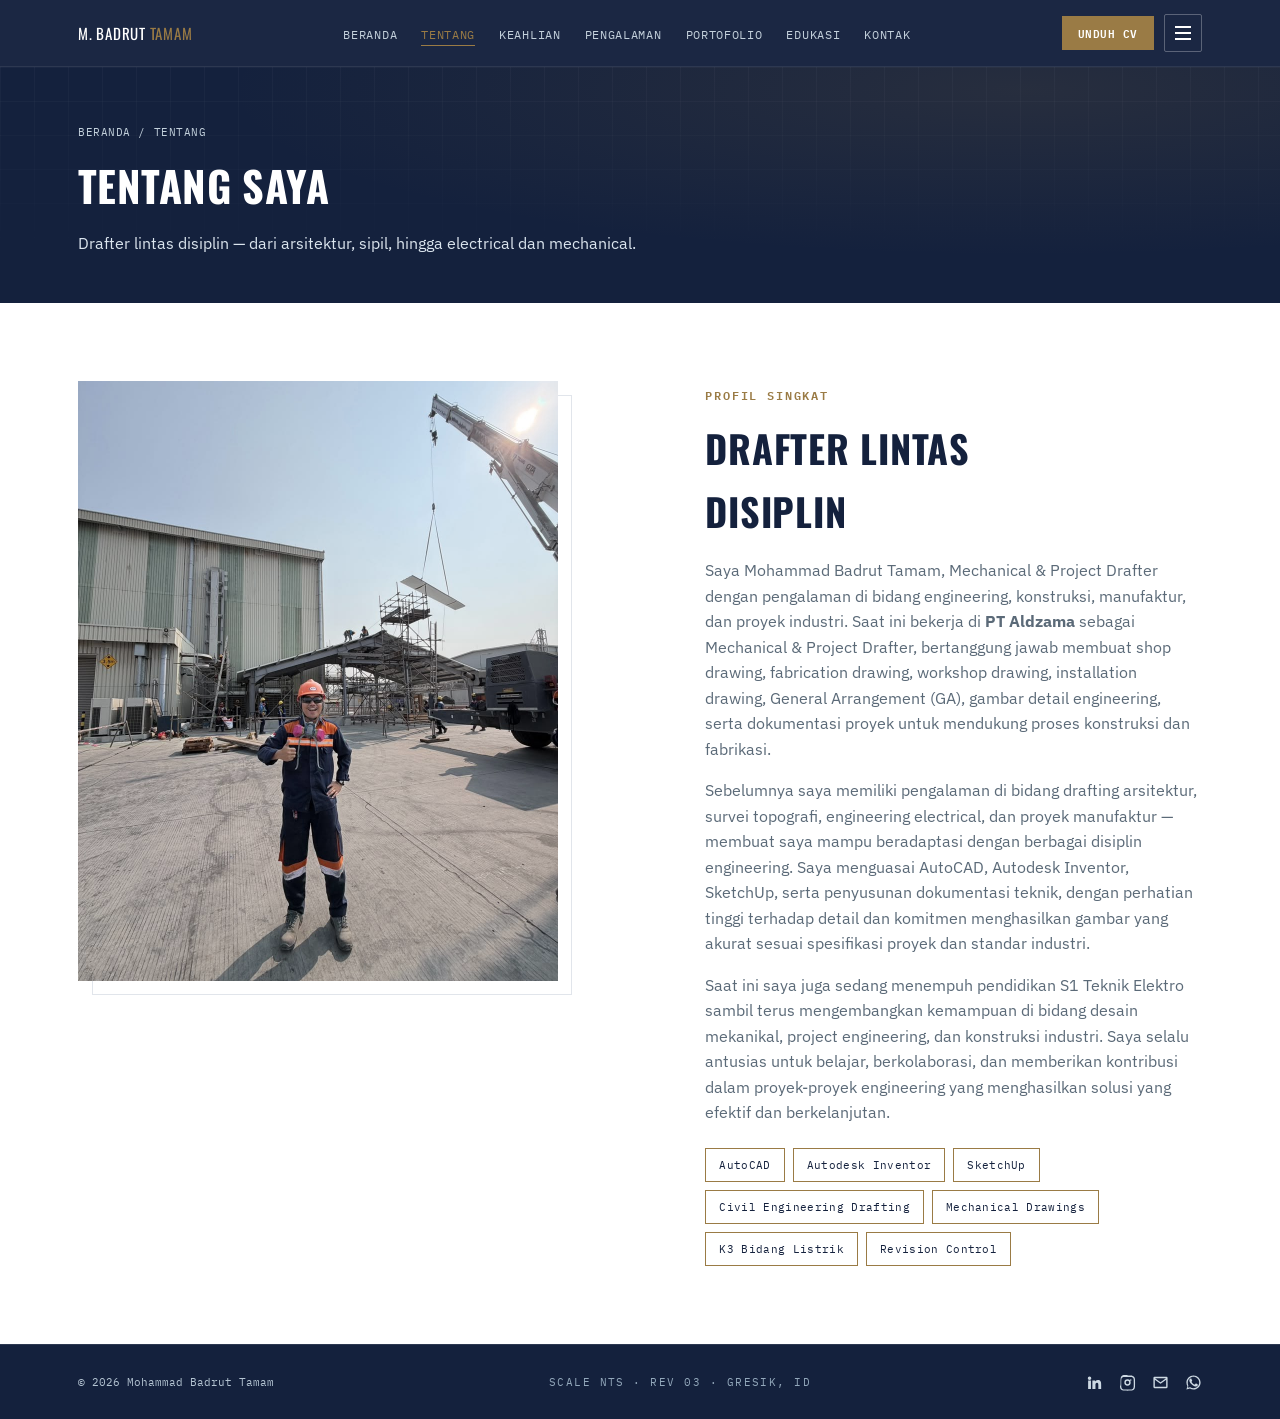
==== about.html @ f6f1880d "Add files via upload" ====
<!DOCTYPE html>
<html lang="id">
<head>
<meta charset="UTF-8">
<meta name="viewport" content="width=device-width, initial-scale=1.0">
<title>Tentang Saya — Mohammad Badrut Tamam</title>
<link rel="preconnect" href="https://fonts.googleapis.com">
<link href="https://fonts.googleapis.com/css2?family=Oswald:wght@400;500;600;700&family=IBM+Plex+Sans:wght@400;500;600;700&family=IBM+Plex+Mono:wght@400;500;600&display=swap" rel="stylesheet">
<link rel="stylesheet" href="css/style.css">
</head>
<body>

<!-- NAV -->
<div class="nav">
  <div class="nav-inner">
    <a class="nav-brand" href="index.html">M. BADRUT <span>TAMAM</span></a>
    <ul class="nav-links" id="navLinks">
      <li><a href="index.html" data-i18n="nav.home">Beranda</a></li>
      <li><a href="about.html" class="active" data-i18n="nav.about">Tentang</a></li>
      <li><a href="services.html" data-i18n="nav.services">Keahlian</a></li>
      <li><a href="experience.html" data-i18n="nav.experience">Pengalaman</a></li>
      <li><a href="portfolio.html" data-i18n="nav.portfolio">Portofolio</a></li>
      <li><a href="education.html" data-i18n="nav.education">Edukasi</a></li>
      <li><a href="contact.html" data-i18n="nav.contact">Kontak</a></li>
    </ul>
    <div class="nav-right">
      <a class="nav-cta" href="files/CV-Mohammad-Badrut-Tamam.pdf" download data-i18n="nav.downloadcv">Unduh CV</a>
      <div class="settings-wrap">
        <button class="settings-btn" id="settingsBtn" aria-label="Pengaturan tampilan dan bahasa">
          <span></span><span></span><span></span>
        </button>
        <div class="settings-panel" id="settingsPanel">
          <div class="settings-row">
            <span class="settings-label" data-i18n="settings.lang">Bahasa</span>
            <div class="settings-options">
              <button class="opt-btn opt-lang" data-lang="id">ID</button>
              <button class="opt-btn opt-lang" data-lang="en">EN</button>
            </div>
          </div>
        </div>
      </div>
      <button class="nav-burger" id="burgerBtn" aria-label="Buka menu">☰</button>
    </div>
  </div>
</div>

<header class="subhero">
  <div class="container subhero-inner">
    <div class="breadcrumb"><a href="index.html" data-i18n="nav.home">Beranda</a> / <span data-i18n="nav.about">Tentang</span></div>
    <h1 data-i18n="about.h1">Tentang Saya</h1>
    <p data-i18n="about.sub">Drafter lintas disiplin — dari arsitektur, sipil, hingga electrical dan mechanical.</p>
  </div>
</header>

<section>
  <div class="container about-grid">
    <div class="reveal about-photo">
      <img src="images/about_photo.jpg" alt="Mohammad Badrut Tamam di lokasi proyek" class="zoomable">
    </div>
    <div class="reveal">
      <span class="tag" data-i18n="about.tag">Profil Singkat</span>
      <h2 class="section-title" data-i18n="about.title">Drafter Lintas<br>Disiplin</h2>
      <p class="lead" style="max-width:640px;" data-i18n="about.p1">
        Saya Mohammad Badrut Tamam, Mechanical &amp; Project Drafter dengan pengalaman di bidang
        engineering, konstruksi, manufaktur, dan proyek industri. Saat ini bekerja di
        <b>PT Aldzama</b> sebagai Mechanical &amp; Project Drafter, bertanggung jawab membuat shop
        drawing, fabrication drawing, workshop drawing, installation drawing, General Arrangement
        (GA), gambar detail engineering, serta dokumentasi proyek untuk mendukung proses konstruksi
        dan fabrikasi.
      </p>
      <p class="lead" style="max-width:640px;" data-i18n="about.p2">
        Sebelumnya saya memiliki pengalaman di bidang drafting arsitektur, survei topografi,
        engineering electrical, dan proyek manufaktur — membuat saya mampu beradaptasi dengan
        berbagai disiplin engineering. Saya menguasai AutoCAD, Autodesk Inventor, SketchUp, serta
        penyusunan dokumentasi teknik, dengan perhatian tinggi terhadap detail dan komitmen
        menghasilkan gambar yang akurat sesuai spesifikasi proyek dan standar industri.
      </p>
      <p class="lead" style="max-width:640px;" data-i18n="about.p3">
        Saat ini saya juga sedang menempuh pendidikan S1 Teknik Elektro sambil terus mengembangkan
        kemampuan di bidang desain mekanikal, project engineering, dan konstruksi industri. Saya
        selalu antusias untuk belajar, berkolaborasi, dan memberikan kontribusi dalam proyek-proyek
        engineering yang menghasilkan solusi yang efektif dan berkelanjutan.
      </p>
      <div class="pill-row">
        <span class="pill">AutoCAD</span>
        <span class="pill">Autodesk Inventor</span>
        <span class="pill">SketchUp</span>
        <span class="pill">Civil Engineering Drafting</span>
        <span class="pill">Mechanical Drawings</span>
        <span class="pill">K3 Bidang Listrik</span>
        <span class="pill">Revision Control</span>
      </div>
    </div>
  </div>
</section>

<footer class="site-footer">
  <div class="container">
    <span>© 2026 Mohammad Badrut Tamam</span>
    <span class="footer-scale">SCALE NTS &middot; REV 03 &middot; GRESIK, ID</span>
    <div class="footer-social">
      <a href="https://www.linkedin.com/in/mohammadbadrut-tamam" target="_blank" rel="noopener" aria-label="LinkedIn">
        <svg viewBox="0 0 24 24"><path d="M4.98 3.5A2.5 2.5 0 1 1 5 8.5a2.5 2.5 0 0 1-.02-5zM3 9h4v12H3zM9 9h3.8v1.64h.05c.53-1 1.83-2.05 3.77-2.05 4.03 0 4.78 2.65 4.78 6.1V21h-4v-5.6c0-1.34-.02-3.06-1.87-3.06-1.87 0-2.16 1.46-2.16 2.96V21H9z"/></svg>
      </a>
      <a href="https://www.instagram.com/mbadruttamam_/" target="_blank" rel="noopener" aria-label="Instagram">
        <svg viewBox="0 0 24 24"><path d="M12 2.2c3.2 0 3.58.01 4.85.07 1.17.05 1.97.24 2.43.4a4.9 4.9 0 0 1 1.77 1.15 4.9 4.9 0 0 1 1.15 1.77c.16.46.35 1.26.4 2.43.06 1.27.07 1.65.07 4.85s-.01 3.58-.07 4.85c-.05 1.17-.24 1.97-.4 2.43a4.9 4.9 0 0 1-1.15 1.77 4.9 4.9 0 0 1-1.77 1.15c-.46.16-1.26.35-2.43.4-1.27.06-1.65.07-4.85.07s-3.58-.01-4.85-.07c-1.17-.05-1.97-.24-2.43-.4a4.9 4.9 0 0 1-1.77-1.15 4.9 4.9 0 0 1-1.15-1.77c-.16-.46-.35-1.26-.4-2.43C2.21 15.58 2.2 15.2 2.2 12s.01-3.58.07-4.85c.05-1.17.24-1.97.4-2.43a4.9 4.9 0 0 1 1.15-1.77A4.9 4.9 0 0 1 5.59 1.8c.46-.16 1.26-.35 2.43-.4C9.29 1.34 9.67 1.33 12 1.33zm0 1.98c-3.15 0-3.5.01-4.73.07-.96.04-1.48.2-1.82.34-.46.18-.79.4-1.13.74-.34.34-.56.67-.74 1.13-.14.34-.3.86-.34 1.82-.06 1.23-.07 1.58-.07 4.73s.01 3.5.07 4.73c.04.96.2 1.48.34 1.82.18.46.4.79.74 1.13.34.34.67.56 1.13.74.34.14.86.3 1.82.34 1.23.06 1.58.07 4.73.07s3.5-.01 4.73-.07c.96-.04 1.48-.2 1.82-.34.46-.18.79-.4 1.13-.74.34-.34.56-.67.74-1.13.14-.34.3-.86.34-1.82.06-1.23.07-1.58.07-4.73s-.01-3.5-.07-4.73c-.04-.96-.2-1.48-.34-1.82a3 3 0 0 0-.74-1.13 3 3 0 0 0-1.13-.74c-.34-.14-.86-.3-1.82-.34-1.23-.06-1.58-.07-4.73-.07zm0 3.37a4.45 4.45 0 1 1 0 8.9 4.45 4.45 0 0 1 0-8.9zm0 1.98a2.47 2.47 0 1 0 0 4.94 2.47 2.47 0 0 0 0-4.94zm4.63-2.2a1.04 1.04 0 1 1 0 2.08 1.04 1.04 0 0 1 0-2.08z"/></svg>
      </a>
      <a href="mailto:ibadtamam08@gmail.com" aria-label="Email">
        <svg viewBox="0 0 24 24"><path d="M2 5.5A1.5 1.5 0 0 1 3.5 4h17A1.5 1.5 0 0 1 22 5.5v13a1.5 1.5 0 0 1-1.5 1.5h-17A1.5 1.5 0 0 1 2 18.5zm2.2.5 7.8 5.6L19.8 6zM20 8.1l-7.4 5.3a1 1 0 0 1-1.16 0L4 8.1V18h16z"/></svg>
      </a>
      <a href="https://wa.me/6281283809011" target="_blank" rel="noopener" aria-label="WhatsApp">
        <svg viewBox="0 0 24 24"><path d="M17.5 14.4c-.3-.15-1.7-.85-2-.94-.27-.1-.46-.15-.66.15-.2.3-.75.94-.92 1.13-.17.2-.34.22-.63.07-.3-.15-1.25-.46-2.38-1.47-.88-.78-1.47-1.75-1.65-2.04-.17-.3-.02-.46.13-.6.13-.13.3-.34.44-.5.15-.17.2-.3.3-.5.1-.2.05-.37-.02-.52-.07-.15-.66-1.6-.9-2.18-.24-.58-.48-.5-.66-.5-.17-.01-.37-.01-.56-.01-.2 0-.52.07-.79.37-.27.3-1.04 1.02-1.04 2.48 0 1.46 1.07 2.87 1.22 3.07.15.2 2.1 3.2 5.08 4.49.71.3 1.26.49 1.69.62.71.23 1.36.2 1.87.12.57-.08 1.7-.7 1.94-1.37.24-.68.24-1.26.17-1.38-.07-.12-.26-.2-.56-.35z"/><path d="M12 2C6.48 2 2 6.48 2 12c0 1.9.53 3.68 1.44 5.2L2 22l4.94-1.42A9.94 9.94 0 0 0 12 22c5.52 0 10-4.48 10-10S17.52 2 12 2zm0 18.06c-1.7 0-3.29-.47-4.65-1.28l-.33-.2-3.13.9.89-3.05-.22-.34A8.05 8.05 0 0 1 3.94 12c0-4.45 3.61-8.06 8.06-8.06S20.06 7.55 20.06 12 16.45 20.06 12 20.06z"/></svg>
      </a>
    </div>
  </div>
</footer>

<script src="js/i18n-data.js"></script>
<script src="js/app.js"></script>

</body>
</html>
---- css/style.css ----
:root{
  --navy:#14213D;
  --navy-2:#14213D;
  --steel:#5B6A78;
  --steel-light:#A9B3BE;
  --line:#E1E5EB;
  --paper:#FFFFFF;
  --paper-soft:#F4F6F9;
  --ink:#14213D;
  --ink-soft:#5B6A78;
  --amber:#9A7B45;
  --amber-dark:#9A7B45;
  --cyan:#9A7B45;
}
*{box-sizing:border-box;}
html{scroll-behavior:smooth;}
body{
  margin:0;
  font-family:'IBM Plex Sans', sans-serif;
  color:var(--ink);
  background:var(--paper);
  line-height:1.65;
}
h1,h2,h3{font-family:'Oswald',sans-serif; margin:0;}
a{color:inherit;}
img{max-width:100%; display:block;}
.container{max-width:1180px; margin:0 auto; padding:0 28px;}
.tag{
  font-family:'IBM Plex Mono',monospace;
  font-size:11.5px;
  letter-spacing:.16em;
  text-transform:uppercase;
  color:var(--amber-dark);
  font-weight:600;
}
.tag.light{color:var(--amber);}
.section-title{
  font-size:clamp(26px,3.4vw,38px);
  text-transform:uppercase;
  letter-spacing:.02em;
  margin:10px 0 14px;
  color:var(--ink);
}
.section-title.on-dark{color:#fff;}
.lead{color:var(--ink-soft); font-size:15.5px; max-width:640px;}
.lead.on-dark{color:#dbe5ee;}
section{padding:78px 0;}
section.tight{padding:56px 0;}

/* ===== FADE-IN (CSS-only, tidak bergantung JavaScript) ===== */
.reveal{
  animation:revealIn .7s ease both;
}
@keyframes revealIn{
  from{opacity:0; transform:translateY(18px);}
  to{opacity:1; transform:translateY(0);}
}
@media (prefers-reduced-motion:reduce){
  .reveal{animation:none;}
}

/* ===== NAV ===== */
.nav{
  position:sticky; top:0; z-index:50;
  background:rgba(20,33,61,0.97);
  backdrop-filter:blur(6px);
  border-bottom:1px solid rgba(255,255,255,0.08);
}
.nav-inner{
  max-width:1180px; margin:0 auto; padding:14px 28px;
  display:flex; align-items:center; justify-content:space-between;
}
.nav-right{display:flex; align-items:center; gap:10px;}
.nav-brand{
  font-family:'Oswald',sans-serif;
  color:#fff; font-size:15px; letter-spacing:.05em;
  text-transform:uppercase;
  text-decoration:none;
}
.nav-brand span{color:var(--amber);}
.nav-links{display:flex; gap:24px; list-style:none; margin:0; padding:0;}
.nav-links a{
  font-family:'IBM Plex Mono',monospace;
  font-size:11.5px; letter-spacing:.06em; text-transform:uppercase;
  color:#c4d1dc; text-decoration:none;
  padding-bottom:3px;
  border-bottom:1px solid transparent;
}
.nav-links a:hover{color:var(--amber);}
.nav-links a.active{color:var(--amber); border-color:var(--amber);}
.nav-cta{
  font-family:'IBM Plex Mono',monospace;
  font-size:11px; letter-spacing:.05em; text-transform:uppercase;
  background:var(--amber); color:#FFFFFF; padding:8px 16px;
  text-decoration:none; font-weight:600;
}
.nav-burger{display:none; background:none; border:none; color:#fff; font-size:22px; cursor:pointer;}

/* ===== ZOOMABLE IMAGES + LIGHTBOX ===== */
img.zoomable{cursor:zoom-in;}
.lightbox-overlay{
  position:fixed; inset:0; z-index:200;
  background:rgba(6,12,18,0.92);
  display:none;
  align-items:center; justify-content:center;
  padding:40px;
}
.lightbox-overlay.open{display:flex;}
.lightbox-overlay img{
  max-width:min(92vw, 1100px);
  max-height:88vh;
  width:auto; height:auto;
  object-fit:contain;
  box-shadow:0 30px 70px -20px rgba(0,0,0,0.6);
  cursor:default;
}
.lightbox-caption{
  position:absolute; left:0; right:0; bottom:22px;
  text-align:center;
  color:#c4d1dc;
  font-family:'IBM Plex Mono',monospace;
  font-size:12px;
  letter-spacing:.03em;
  padding:0 20px;
}
.lightbox-close{
  position:absolute; top:20px; right:24px;
  width:42px; height:42px;
  border:1px solid rgba(255,255,255,0.3);
  background:rgba(255,255,255,0.05);
  color:#fff;
  font-size:20px;
  line-height:1;
  cursor:pointer;
}
.lightbox-close:hover{background:rgba(255,255,255,0.15);}
@media (max-width:600px){
  .lightbox-overlay{padding:20px;}
  .lightbox-close{top:10px; right:12px; width:36px; height:36px; font-size:17px;}
}

/* ===== SETTINGS (LANGUAGE + THEME) ===== */
.settings-wrap{position:relative;}
.settings-btn{
  width:38px; height:38px;
  display:flex; flex-direction:column;
  align-items:center; justify-content:center;
  background:none;
  border:1px solid rgba(255,255,255,0.28);
  border-radius:2px;
  cursor:pointer;
  flex-shrink:0;
}
.settings-btn span{
  display:block; width:16px; height:2px; background:#fff; margin:2px 0;
}
.settings-panel{
  position:absolute; top:calc(100% + 10px); right:0;
  width:220px;
  background:var(--paper);
  color:var(--ink);
  border:1px solid var(--line);
  box-shadow:0 22px 45px -12px rgba(0,0,0,0.4);
  z-index:80;
  display:none;
}
.settings-panel.open{display:block;}
.settings-row{padding:14px 16px; border-bottom:1px solid var(--line);}
.settings-row:last-child{border-bottom:none;}
.settings-label{
  font-family:'IBM Plex Mono',monospace;
  font-size:10px; letter-spacing:.1em; text-transform:uppercase;
  color:var(--ink-soft);
  display:block; margin-bottom:9px;
}
.settings-options{display:flex; gap:8px;}
.opt-btn{
  flex:1;
  font-family:'IBM Plex Mono',monospace;
  font-size:11px; letter-spacing:.03em;
  padding:8px 6px;
  border:1px solid var(--line);
  background:transparent;
  color:var(--ink-soft);
  cursor:pointer;
  text-align:center;
}
.opt-btn.active{
  background:var(--amber);
  border-color:var(--amber);
  color:#FFFFFF;
  font-weight:600;
}
@media (max-width:780px){
  .nav-links{
    display:none;
    position:absolute; top:100%; left:0; right:0;
    background:var(--navy); flex-direction:column; gap:0;
    border-top:1px solid rgba(255,255,255,0.1);
  }
  .nav-links.open{display:flex;}
  .nav-links a{padding:14px 28px; border-bottom:1px solid rgba(255,255,255,0.06);}
  .nav-burger{display:block;}
}
@media (max-width:460px){
  .nav-cta{padding:7px 10px; font-size:10px;}
  .nav-right{gap:6px;}
}

/* ===== SUBHERO (page banner for inner pages) ===== */
.subhero{
  position:relative;
  background:
    radial-gradient(ellipse at 80% 10%, rgba(154,123,69,0.14), transparent 55%),
    linear-gradient(180deg, var(--navy) 0%, #14213D 100%);
  color:#fff;
  padding:56px 0 46px;
  overflow:hidden;
}
.subhero::before{
  content:"";
  position:absolute; inset:0;
  background-image:
    linear-gradient(rgba(255,255,255,0.035) 1px, transparent 1px),
    linear-gradient(90deg, rgba(255,255,255,0.035) 1px, transparent 1px);
  background-size:34px 34px;
  mask-image:linear-gradient(180deg, rgba(0,0,0,0.9), transparent 85%);
}
.subhero-inner{position:relative;}
.breadcrumb{
  font-family:'IBM Plex Mono',monospace;
  font-size:11px; letter-spacing:.05em; text-transform:uppercase;
  color:#c3d1dc; margin-bottom:10px;
}
.breadcrumb a{color:#c3d1dc; text-decoration:none;}
.breadcrumb a:hover{color:var(--amber);}
.subhero h1{
  font-size:clamp(28px,4.2vw,42px);
  text-transform:uppercase;
  letter-spacing:.01em;
  margin:6px 0 10px;
}
.subhero p{color:#dbe5ee; max-width:600px; margin:0;}

/* ===== HOME HERO ===== */
.hero{
  position:relative;
  background:
    radial-gradient(ellipse at 75% 15%, rgba(154,123,69,0.16), transparent 55%),
    linear-gradient(180deg, var(--navy) 0%, #14213D 100%);
  color:#fff;
  padding:80px 0 90px;
  overflow:hidden;
}
.hero::before{
  content:"";
  position:absolute; inset:0;
  background-image:
    linear-gradient(rgba(255,255,255,0.035) 1px, transparent 1px),
    linear-gradient(90deg, rgba(255,255,255,0.035) 1px, transparent 1px);
  background-size:34px 34px;
  mask-image:linear-gradient(180deg, rgba(0,0,0,0.9), transparent 85%);
}
.hero-inner{
  position:relative;
  display:grid;
  grid-template-columns:1.15fr 0.85fr;
  gap:48px;
  align-items:center;
}
.hero h1{
  font-size:clamp(34px,5vw,54px);
  line-height:1.05;
  letter-spacing:.01em;
  margin:14px 0 18px;
  text-transform:uppercase;
  text-wrap:balance;
}
.hero h1 em{font-style:normal; color:var(--amber);}
.hero p.lead{color:#dbe5ee; font-size:16.5px; max-width:520px;}
.hero-cta{display:flex; gap:14px; margin-top:30px; flex-wrap:wrap;}
.btn{
  font-family:'IBM Plex Mono',monospace;
  font-size:12px; letter-spacing:.05em; text-transform:uppercase;
  padding:13px 24px;
  text-decoration:none;
  display:inline-block;
  border:1px solid transparent;
  transition:transform .2s ease, background .2s ease;
}
.btn:hover{transform:translateY(-2px);}
.btn-solid{background:var(--amber); color:#FFFFFF; font-weight:600;}
.btn-outline{border-color:rgba(255,255,255,0.35); color:#fff;}

.hero-photo{position:relative; justify-self:center;}
.hero-photo .frame{
  width:290px; height:360px;
  border:1px solid rgba(154,123,69,0.5);
  position:absolute; top:18px; left:18px; z-index:0;
}
.hero-photo img{
  position:relative; z-index:1;
  width:290px; height:360px;
  object-fit:cover;
  filter:saturate(0.95) contrast(1.03);
  box-shadow:0 30px 60px -20px rgba(0,0,0,0.6);
}
.hero-photo .badge{
  position:absolute; z-index:2;
  bottom:-16px; left:-16px;
  background:var(--amber); color:#FFFFFF;
  font-family:'IBM Plex Mono',monospace;
  font-size:11px; font-weight:600; letter-spacing:.04em;
  padding:10px 14px; max-width:190px;
}
@media (max-width:900px){
  .hero-inner{grid-template-columns:1fr; text-align:left;}
  .hero-photo{justify-self:start; margin-top:20px;}
}

/* ===== SITE INDEX / OVERVIEW CARDS (index.html) ===== */
.index-grid{
  display:grid;
  grid-template-columns:repeat(3,1fr);
  gap:1px;
  background:var(--line);
  border:1px solid var(--line);
  margin-top:10px;
}
.index-card{
  background:var(--paper-soft);
  padding:34px 28px;
  text-decoration:none;
  color:var(--ink);
  display:block;
  transition:background .25s ease;
  position:relative;
}
.index-card:hover{background:#FFFFFF;}
.index-num{
  font-family:'IBM Plex Mono',monospace;
  color:var(--amber-dark);
  font-size:12px; letter-spacing:.05em;
}
.index-card h3{
  font-size:19px; text-transform:uppercase; letter-spacing:.02em;
  margin:10px 0 8px;
}
.index-card p{margin:0; color:var(--ink-soft); font-size:13.5px;}
.index-card .go{
  display:inline-block; margin-top:14px;
  font-family:'IBM Plex Mono',monospace; font-size:11px;
  color:var(--amber-dark); letter-spacing:.04em; text-transform:uppercase;
}
@media (max-width:860px){.index-grid{grid-template-columns:1fr;}}

/* ===== ABOUT ===== */
.about-grid{
  display:grid;
  grid-template-columns:1.15fr 1fr;
  gap:56px;
  align-items:start;
}
.about-photo{position:relative; max-width:480px;}
.about-photo img{width:100%; aspect-ratio:4/5; height:auto; object-fit:cover; object-position:50% 65%; filter:grayscale(0.15);}
.about-photo::before{
  content:"";
  position:absolute; inset:14px -14px -14px 14px;
  border:1px solid var(--line);
  z-index:-1;
}
.pill-row{display:flex; flex-wrap:wrap; gap:8px; margin-top:22px;}
.pill{
  font-family:'IBM Plex Mono',monospace;
  font-size:11px; letter-spacing:.03em;
  padding:7px 13px;
  background:var(--paper);
  border:1px solid var(--amber);
  color:var(--navy);
}
@media (max-width:860px){.about-grid{grid-template-columns:1fr;} .about-photo{max-width:380px; margin:0 auto;}}

/* ===== SERVICES ===== */
.services{background:var(--paper);}
.service-grid{
  display:grid;
  grid-template-columns:repeat(3,1fr);
  gap:1px;
  background:var(--line);
  border:1px solid var(--line);
  margin-top:36px;
}
.service-card{background:var(--paper-soft); padding:32px 28px; transition:background .25s ease;}
.service-card:hover{background:#FFFFFF;}
.service-icon{width:44px; height:44px; margin-bottom:18px;}
.service-card h3{font-size:17px; text-transform:uppercase; letter-spacing:.02em; margin-bottom:8px;}
.service-card p{color:var(--ink-soft); font-size:13.5px; margin:0;}
@media (max-width:860px){.service-grid{grid-template-columns:1fr;}}

/* ===== EXPERIENCE TIMELINE ===== */
.timeline{margin-top:44px; position:relative;}
.timeline::before{content:""; position:absolute; left:7px; top:6px; bottom:6px; width:1px; background:var(--line);}
.tl-item{position:relative; padding-left:34px; margin-bottom:38px;}
.tl-item:last-child{margin-bottom:0;}
.tl-dot{position:absolute; left:0; top:4px; width:15px; height:15px; border-radius:50%; background:var(--paper); border:2px solid var(--amber);}
.tl-item.past .tl-dot{border-color:var(--steel-light);}
.tl-period{font-family:'IBM Plex Mono',monospace; font-size:11.5px; letter-spacing:.04em; color:var(--amber-dark); text-transform:uppercase;}
.tl-role{font-size:19px; font-family:'Oswald',sans-serif; margin:4px 0 2px; text-transform:uppercase;}
.tl-org{color:var(--ink-soft); font-size:13.5px; margin-bottom:10px; display:block;}
.tl-desc{color:var(--ink-soft); font-size:14px; max-width:760px;}
.tl-desc ul{margin:8px 0 0; padding-left:18px;}
.tl-desc li{margin-bottom:4px;}
details.tl-more summary{cursor:pointer; list-style:none; color:var(--cyan); font-family:'IBM Plex Mono',monospace; font-size:11.5px; margin-top:8px;}
details.tl-more summary::-webkit-details-marker{display:none;}
details.tl-more summary::before{content:"+ lihat detail jobdesk";}
details.tl-more[open] summary::before{content:"– sembunyikan detail";}
html[lang="en"] details.tl-more summary::before{content:"+ view job details";}
html[lang="en"] details.tl-more[open] summary::before{content:"– hide details";}

/* ===== DOCUMENT ATTACHMENT (e.g. surat pengalaman kerja) ===== */
.doc-attach{
  display:inline-flex;
  align-items:center;
  gap:12px;
  margin-top:16px;
  padding:10px 14px 10px 10px;
  border:1px solid var(--line);
  background:var(--paper-soft);
  text-decoration:none;
  max-width:100%;
  cursor:zoom-in;
}
.doc-attach img{
  width:52px; height:auto;
  border:1px solid var(--line);
  flex-shrink:0;
}
.doc-attach-text{display:flex; flex-direction:column;}
.doc-attach-label{
  font-family:'IBM Plex Mono',monospace;
  font-size:10px; letter-spacing:.06em; text-transform:uppercase;
  color:var(--ink-soft);
}
.doc-attach-title{
  font-family:'Oswald',sans-serif;
  font-size:13.5px; color:var(--ink); letter-spacing:.01em;
  margin-top:2px;
}

/* ===== PORTFOLIO ===== */
.portfolio{background:var(--paper); color:var(--ink);}
.company-block{margin-top:64px; padding-top:44px; border-top:1px solid var(--line);}
.company-block:first-child{margin-top:6px; padding-top:0; border-top:none;}
.company-head{display:flex; align-items:center; gap:16px; flex-wrap:wrap; margin-bottom:6px;}
.company-logo{
  width:48px; height:48px;
  object-fit:contain;
  background:#fff;
  padding:6px;
  border:1px solid var(--line);
  flex-shrink:0;
}
.company-logo.wide{width:auto; max-width:none; padding:6px 12px;}
.company-num{
  font-family:'IBM Plex Mono',monospace;
  color:var(--amber-dark); font-size:15px; letter-spacing:.04em;
}
.company-name{
  font-family:'Oswald',sans-serif;
  text-transform:uppercase; letter-spacing:.02em;
  font-size:24px; color:var(--ink);
}
.company-role{
  font-family:'IBM Plex Mono',monospace;
  font-size:12px; color:var(--ink-soft); letter-spacing:.03em;
}
.cat-block{margin-top:38px;}
.cat-block:first-of-type{margin-top:22px;}
.cat-head{display:flex; align-items:baseline; gap:14px; margin-bottom:6px;}
.cat-index{font-family:'IBM Plex Mono',monospace; color:var(--amber-dark); font-size:18px; line-height:1;}
.cat-title{font-family:'Oswald',sans-serif; text-transform:uppercase; letter-spacing:.03em; font-size:19px;}
.cat-note{color:var(--ink-soft); font-size:13.5px; max-width:700px; margin:0 0 20px;}
.sub-head{font-family:'Oswald',sans-serif; text-transform:uppercase; letter-spacing:.03em; font-size:15px; color:var(--ink); margin:26px 0 12px; padding-left:12px; border-left:3px solid var(--amber);}
.cat-note + .sub-head{margin-top:6px;}
.sub-note{color:var(--ink-soft); font-size:13px; max-width:700px; margin:-4px 0 14px 15px;}
.case-grid{display:grid; grid-template-columns:repeat(auto-fit,minmax(230px,1fr)); gap:16px;}
.case{position:relative; overflow:hidden; border:1px solid var(--line); background:var(--paper-soft); box-shadow:0 6px 18px -10px rgba(20,33,61,0.18);}
.case img{width:100%; height:210px; object-fit:cover; transition:transform .5s ease;}
.case:hover img{transform:scale(1.08);}
.case-overlay{position:absolute; left:0; right:0; bottom:0; padding:12px 14px 10px; background:linear-gradient(180deg, transparent, rgba(20,33,61,0.92) 55%);}
.case-overlay b{color:#fff; display:block; font-size:13.5px; font-family:'Oswald',sans-serif; text-transform:uppercase; letter-spacing:.02em;}
.case-overlay span{font-family:'IBM Plex Mono',monospace; font-size:10.5px; color:var(--amber);}

/* ===== EDUCATION + CERTS ===== */
.edu-cert-grid{display:grid; grid-template-columns:0.8fr 1.2fr; gap:56px; margin-top:40px; align-items:start;}
.edu-list{display:grid; grid-template-columns:repeat(auto-fit,minmax(320px,1fr)); gap:26px 48px; margin-top:16px;}
.edu-list .edu-item{margin-bottom:0;}
.cert-section{margin-top:56px; padding-top:48px; border-top:1px solid var(--line);}
.cert-list{display:grid; grid-template-columns:repeat(2,1fr); gap:30px 48px; margin-top:20px;}
.cert-row{display:flex; gap:18px; align-items:flex-start; border-left:2px solid var(--amber); padding-left:18px;}
.cert-row img{width:128px; height:92px; object-fit:cover; border:1px solid var(--line); flex-shrink:0; background:var(--paper-soft);}
.cert-row .edu-period{font-family:'IBM Plex Mono',monospace; font-size:11px; color:var(--ink-soft); letter-spacing:.03em;}
.cert-row h3{font-size:16px; text-transform:uppercase; margin:4px 0 3px;}
.cert-row p{margin:0; font-size:13px; color:var(--ink-soft); line-height:1.55;}
@media (max-width:860px){.cert-list{grid-template-columns:1fr;}}
@media (max-width:480px){.cert-row{flex-direction:column;} .cert-row img{width:100%; height:auto; max-height:200px;}}
.edu-item{border-left:2px solid var(--amber); padding-left:18px; margin-bottom:26px;}
.edu-item:last-child{margin-bottom:0;}
.edu-item .edu-period{font-family:'IBM Plex Mono',monospace; font-size:11px; color:var(--ink-soft); letter-spacing:.03em;}
.edu-item h3{font-size:16.5px; text-transform:uppercase; margin:4px 0 3px;}
.edu-item p{margin:0; font-size:13.5px; color:var(--ink-soft);}
.cert-grid{display:grid; grid-template-columns:repeat(3,1fr); gap:14px;}
.cert{border:1px solid var(--line);}
.cert img{width:100%; height:140px; object-fit:cover;}
.cert-cap{padding:8px 10px; font-family:'IBM Plex Mono',monospace; font-size:10.5px; color:var(--ink-soft); border-top:1px solid var(--line);}
.cert-cap b{display:block; color:var(--ink); font-size:11.5px; margin-bottom:2px;}
@media (max-width:860px){
  .edu-cert-grid{grid-template-columns:1fr;}
  .cert-grid{grid-template-columns:repeat(2,1fr);}
}

/* ===== CTA BANNER (used inside contact.html + mini version elsewhere) ===== */
.cta{
  background:linear-gradient(135deg, var(--navy) 0%, #14213D 100%);
  color:#fff; text-align:center; padding:90px 0 50px;
}
.cta h2{font-size:clamp(28px,4vw,42px); text-transform:uppercase; margin-bottom:16px;}
.cta p{color:#d3dee8; max-width:520px; margin:0 auto 30px;}
.contact-grid{
  display:grid; grid-template-columns:repeat(4,1fr); gap:20px;
  max-width:900px; margin:40px auto 0;
  border-top:1px solid rgba(255,255,255,0.1); padding-top:30px; text-align:left;
}
.contact-item .tag{color:var(--amber); display:block; margin-bottom:6px;}
.contact-item p{margin:0; color:#dbe4ea; font-size:14px;}
.contact-item a{color:#dbe4ea; text-decoration:none;}
.contact-item a:hover{color:var(--amber); text-decoration:underline;}
@media (max-width:700px){.contact-grid{grid-template-columns:1fr; text-align:center;}}
@media (min-width:701px) and (max-width:900px){.contact-grid{grid-template-columns:repeat(2,1fr);}}

/* ===== SITE FOOTER (small, on every page) ===== */
.site-footer{
  border-top:1px solid rgba(255,255,255,0.1);
  background:#14213D; color:#b4c4d2;
  padding:28px 0;
  font-family:'IBM Plex Mono',monospace;
  font-size:11px;
}
.site-footer .container{
  display:flex; justify-content:space-between; align-items:center; flex-wrap:wrap; gap:10px;
}
.site-footer a{color:#cdd9e3; text-decoration:none;}
.site-footer a:hover{color:var(--amber);}
.footer-social{display:flex; align-items:center; gap:16px;}
.footer-social a{display:inline-flex; align-items:center; justify-content:center; transition:color .15s ease;}
.footer-social svg{width:17px; height:17px; fill:currentColor;}
.footer-scale{
  font-family:'IBM Plex Mono',monospace;
  font-size:10.5px; letter-spacing:.14em; text-transform:uppercase;
  color:#93a8bb;
}
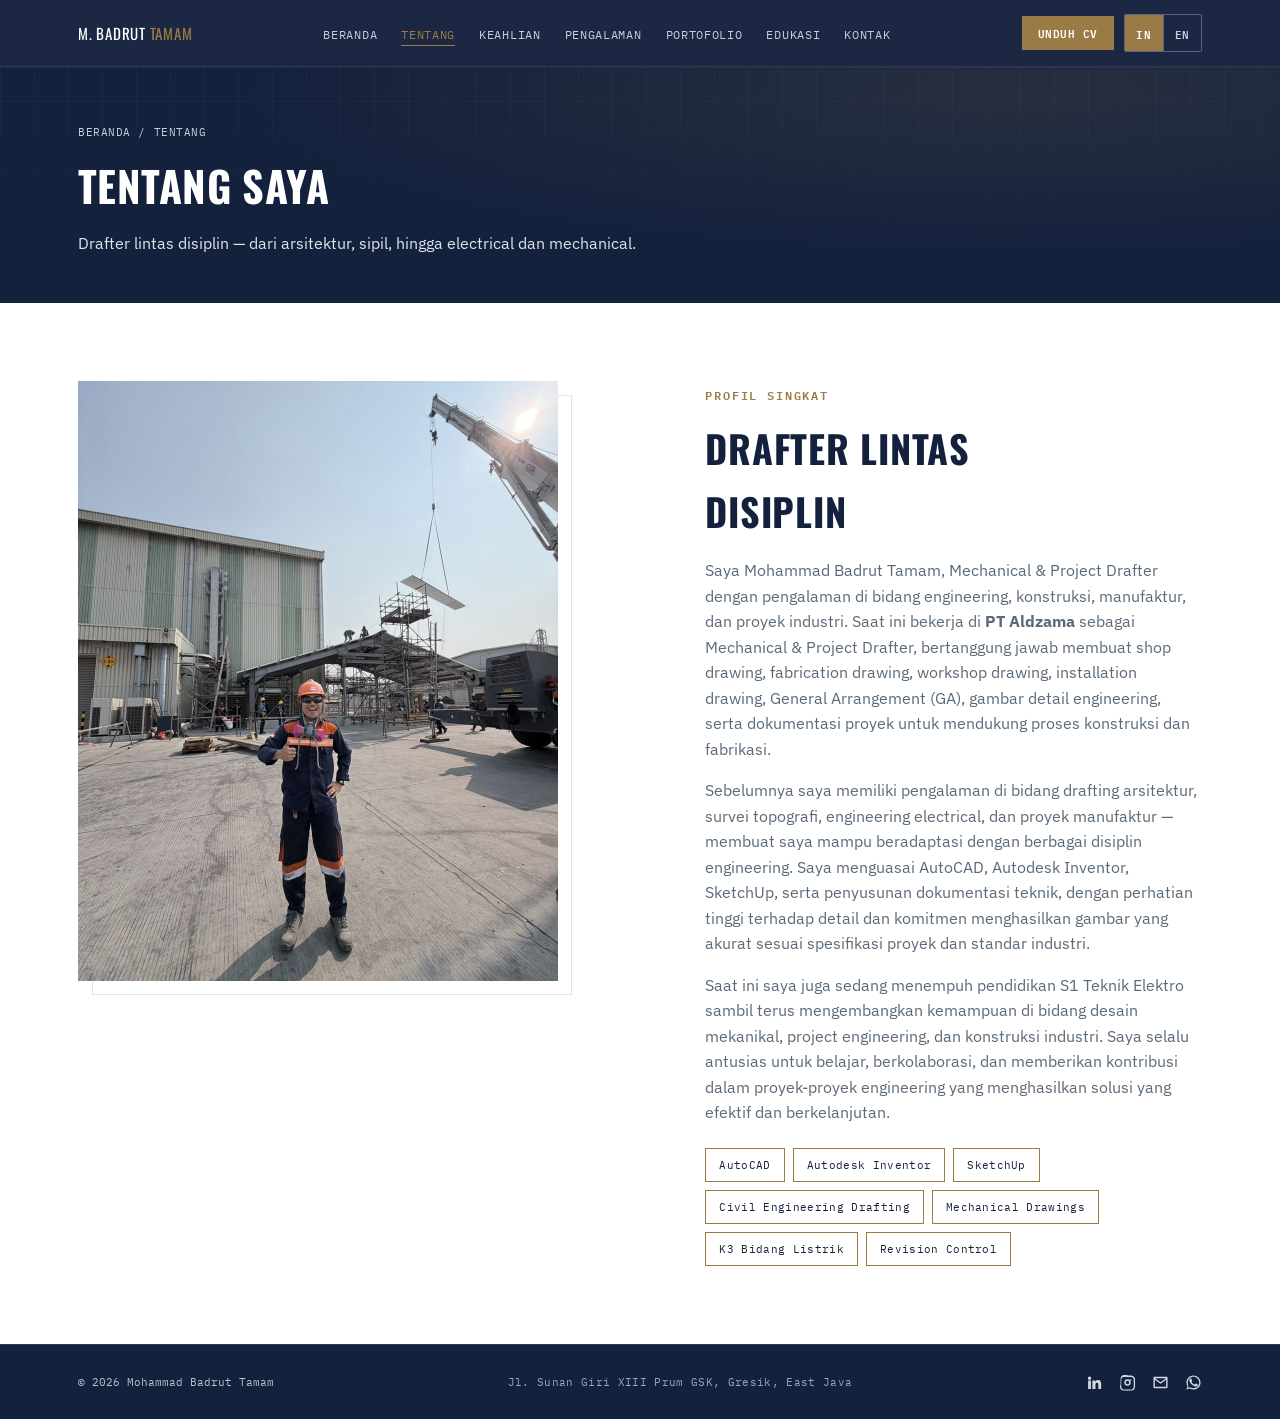
==== commit 64466563: "Refactor about.html for versioned assets and UI changes Updated stylesheet and script links to inclu" ====
--- a/about.html
+++ b/about.html
@@ -6,7 +6,7 @@
 <title>Tentang Saya — Mohammad Badrut Tamam</title>
 <link rel="preconnect" href="https://fonts.googleapis.com">
 <link href="https://fonts.googleapis.com/css2?family=Oswald:wght@400;500;600;700&family=IBM+Plex+Sans:wght@400;500;600;700&family=IBM+Plex+Mono:wght@400;500;600&display=swap" rel="stylesheet">
-<link rel="stylesheet" href="css/style.css">
+<link rel="stylesheet" href="css/style.css?v=20261109">
 </head>
 <body>
 
@@ -22,24 +22,15 @@
       <li><a href="portfolio.html" data-i18n="nav.portfolio">Portofolio</a></li>
       <li><a href="education.html" data-i18n="nav.education">Edukasi</a></li>
       <li><a href="contact.html" data-i18n="nav.contact">Kontak</a></li>
+      <li class="nav-links-cta"><a class="nav-cta" href="files/CV-Mohammad-Badrut-Tamam.pdf" download data-i18n="nav.downloadcv">Unduh CV</a></li>
     </ul>
     <div class="nav-right">
       <a class="nav-cta" href="files/CV-Mohammad-Badrut-Tamam.pdf" download data-i18n="nav.downloadcv">Unduh CV</a>
-      <div class="settings-wrap">
-        <button class="settings-btn" id="settingsBtn" aria-label="Pengaturan tampilan dan bahasa">
-          <span></span><span></span><span></span>
-        </button>
-        <div class="settings-panel" id="settingsPanel">
-          <div class="settings-row">
-            <span class="settings-label" data-i18n="settings.lang">Bahasa</span>
-            <div class="settings-options">
-              <button class="opt-btn opt-lang" data-lang="id">ID</button>
-              <button class="opt-btn opt-lang" data-lang="en">EN</button>
-            </div>
-          </div>
-        </div>
+      <div class="lang-switch" role="group" aria-label="Pilih bahasa / Choose language">
+        <button class="opt-lang" data-lang="id" aria-label="Bahasa Indonesia">IN</button>
+        <button class="opt-lang" data-lang="en" aria-label="English">EN</button>
       </div>
-      <button class="nav-burger" id="burgerBtn" aria-label="Buka menu">☰</button>
+      <button class="nav-burger" id="burgerBtn" aria-label="Buka menu" aria-expanded="false">☰</button>
     </div>
   </div>
 </div>
@@ -97,7 +88,7 @@
 <footer class="site-footer">
   <div class="container">
     <span>© 2026 Mohammad Badrut Tamam</span>
-    <span class="footer-scale">SCALE NTS &middot; REV 03 &middot; GRESIK, ID</span>
+    <span class="footer-scale">Jl. Sunan Giri XIII Prum GSK, Gresik, East Java</span>
     <div class="footer-social">
       <a href="https://www.linkedin.com/in/mohammadbadrut-tamam" target="_blank" rel="noopener" aria-label="LinkedIn">
         <svg viewBox="0 0 24 24"><path d="M4.98 3.5A2.5 2.5 0 1 1 5 8.5a2.5 2.5 0 0 1-.02-5zM3 9h4v12H3zM9 9h3.8v1.64h.05c.53-1 1.83-2.05 3.77-2.05 4.03 0 4.78 2.65 4.78 6.1V21h-4v-5.6c0-1.34-.02-3.06-1.87-3.06-1.87 0-2.16 1.46-2.16 2.96V21H9z"/></svg>
@@ -115,8 +106,8 @@
   </div>
 </footer>
 
-<script src="js/i18n-data.js"></script>
-<script src="js/app.js"></script>
+<script src="js/i18n-data.js?v=20261109"></script>
+<script src="js/app.js?v=20261109"></script>
 
 </body>
 </html>
--- a/css/style.css
+++ b/css/style.css
@@ -94,7 +94,8 @@
   background:var(--amber); color:#FFFFFF; padding:8px 16px;
   text-decoration:none; font-weight:600;
 }
-.nav-burger{display:none; background:none; border:none; color:#fff; font-size:22px; cursor:pointer;}
+.nav-burger{display:none; width:38px; height:38px; background:none; border:1px solid rgba(255,255,255,0.28); border-radius:2px; color:#fff; font-size:19px; line-height:1; cursor:pointer; padding:0;}
+.nav-links-cta{display:none;}
 
 /* ===== ZOOMABLE IMAGES + LIGHTBOX ===== */
 img.zoomable{cursor:zoom-in;}
@@ -142,18 +143,17 @@
 /* ===== SETTINGS (LANGUAGE + THEME) ===== */
 .settings-wrap{position:relative;}
 .settings-btn{
-  width:38px; height:38px;
-  display:flex; flex-direction:column;
-  align-items:center; justify-content:center;
-  background:none;
+  height:38px; padding:0 11px;
+  display:flex; flex-direction:row; align-items:center; justify-content:center; gap:7px;
+  background:none; color:#fff;
   border:1px solid rgba(255,255,255,0.28);
   border-radius:2px;
   cursor:pointer;
   flex-shrink:0;
-}
-.settings-btn span{
-  display:block; width:16px; height:2px; background:#fff; margin:2px 0;
-}
+  font-family:'IBM Plex Mono',monospace; font-size:11px; letter-spacing:.06em; font-weight:600;
+}
+.settings-btn:hover{border-color:var(--amber); color:var(--amber);}
+.settings-btn .lang-ico{display:block; flex-shrink:0;}
 .settings-panel{
   position:absolute; top:calc(100% + 10px); right:0;
   width:220px;
@@ -192,19 +192,25 @@
   font-weight:600;
 }
 @media (max-width:780px){
+  .nav-inner{padding:12px 18px;}
   .nav-links{
     display:none;
     position:absolute; top:100%; left:0; right:0;
     background:var(--navy); flex-direction:column; gap:0;
     border-top:1px solid rgba(255,255,255,0.1);
+    box-shadow:0 18px 30px -12px rgba(0,0,0,0.45);
   }
   .nav-links.open{display:flex;}
-  .nav-links a{padding:14px 28px; border-bottom:1px solid rgba(255,255,255,0.06);}
+  .nav-links a{display:block; padding:15px 22px; border-bottom:1px solid rgba(255,255,255,0.06); font-size:12.5px;}
+  .nav-links a.active{border-color:rgba(255,255,255,0.06); background:rgba(255,255,255,0.05);}
   .nav-burger{display:block;}
-}
-@media (max-width:460px){
-  .nav-cta{padding:7px 10px; font-size:10px;}
-  .nav-right{gap:6px;}
+  .settings-panel{position:fixed; top:66px; right:14px; width:min(280px, calc(100vw - 28px));}
+}
+@media (max-width:520px){
+  .nav-right>.nav-cta{display:none;}
+  .nav-links-cta{display:block;}
+  .nav-links .nav-links-cta a.nav-cta{display:block; text-align:center; color:#fff; margin:16px 22px; padding:13px; border-bottom:none; background:var(--amber);}
+  .nav-brand{font-size:14px;}
 }
 
 /* ===== SUBHERO (page banner for inner pages) ===== */
@@ -556,6 +562,61 @@
 .footer-social svg{width:17px; height:17px; fill:currentColor;}
 .footer-scale{
   font-family:'IBM Plex Mono',monospace;
-  font-size:10.5px; letter-spacing:.14em; text-transform:uppercase;
+  font-size:11px; letter-spacing:.03em;
   color:#93a8bb;
 }
+
+/* ===== MOBILE POLISH ===== */
+@media (max-width:600px){
+  .company-head{gap:8px 12px;}
+  .company-logo.wide{margin-right:100%; height:42px; padding:5px 10px;}
+  .company-name{font-size:21px;}
+  .company-role{flex-basis:100%;}
+  .sub-head{font-size:14px;}
+}
+
+@media (max-width:600px){
+  .site-footer .container{flex-direction:column; text-align:center; gap:14px;}
+}
+
+/* ===== LANGUAGE SWITCH (IN | EN) ===== */
+.lang-switch{display:flex; flex-shrink:0; border:1px solid rgba(255,255,255,0.28); border-radius:2px; overflow:hidden;}
+.lang-switch .opt-lang{
+  font-family:'IBM Plex Mono',monospace; font-size:11px; font-weight:600; letter-spacing:.06em;
+  height:36px; min-width:38px; padding:0 10px;
+  background:transparent; color:#c4d1dc; border:none; cursor:pointer;
+}
+.lang-switch .opt-lang + .opt-lang{border-left:1px solid rgba(255,255,255,0.28);}
+.lang-switch .opt-lang:hover{color:#fff;}
+.lang-switch .opt-lang.active{background:var(--amber); color:#fff;}
+@media (max-width:520px){
+  .lang-switch .opt-lang{min-width:34px; padding:0 8px;}
+}
+
+/* ===== MOBILE MENU (centered, full width) ===== */
+@media (max-width:780px){
+  .nav-links{
+    padding:6px 0 14px; margin:0;
+    max-height:calc(100vh - 64px); max-height:calc(100dvh - 64px); overflow-y:auto;
+    text-align:center; align-items:stretch;
+  }
+  .nav-links li{width:100%; margin:0; list-style:none;}
+  .nav-links a,
+  .nav-links a.active{
+    display:block; width:100%; box-sizing:border-box;
+    padding:17px 22px; text-align:center;
+    font-size:13px; letter-spacing:.14em;
+    border:none; border-bottom:1px solid rgba(255,255,255,0.07);
+  }
+  .nav-links a.active{color:var(--amber); background:rgba(255,255,255,0.05);}
+  .nav-links a:active{background:rgba(255,255,255,0.08);}
+  .nav-links li:last-child a{border-bottom:none;}
+}
+@media (max-width:520px){
+  .nav-links .nav-links-cta{padding:16px 22px 4px;}
+  .nav-links .nav-links-cta a.nav-cta{
+    display:block; width:100%; box-sizing:border-box; margin:0;
+    padding:14px; text-align:center; letter-spacing:.1em;
+    background:var(--amber); color:#fff; border:none;
+  }
+}
